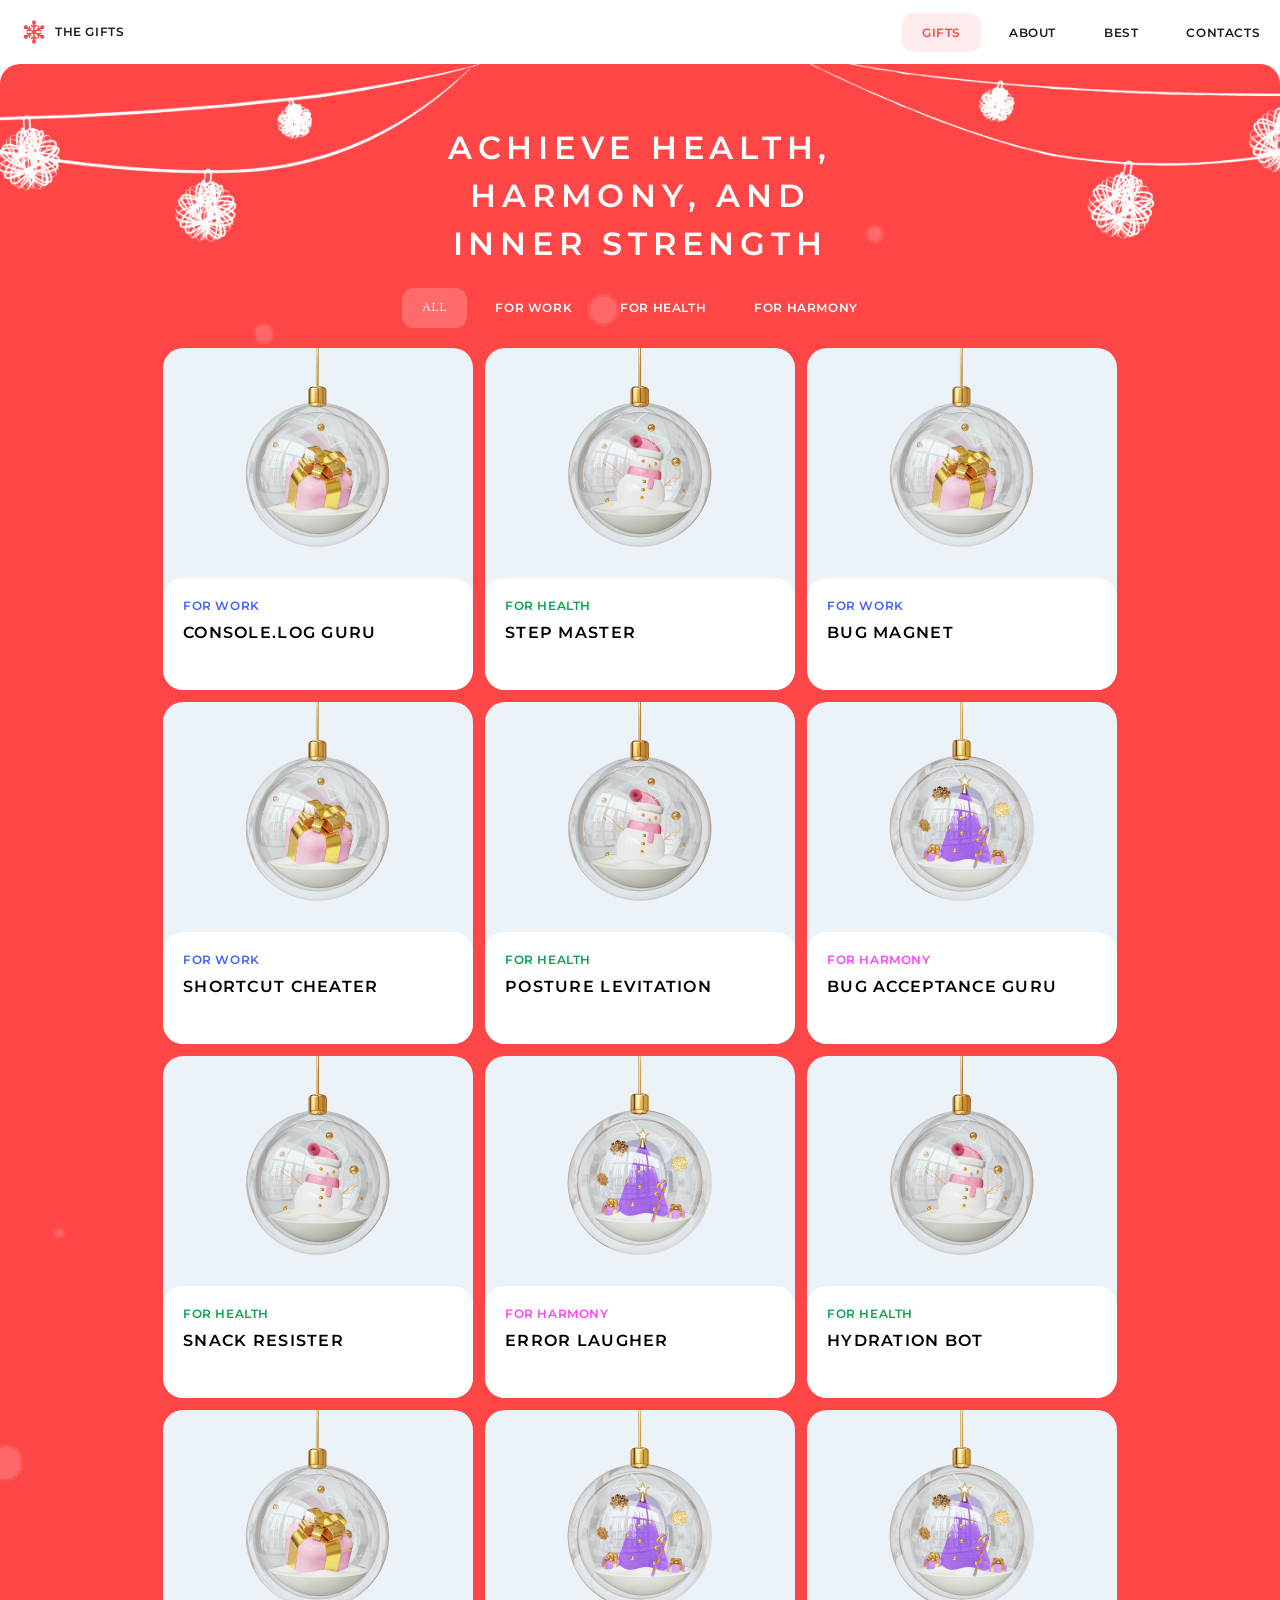
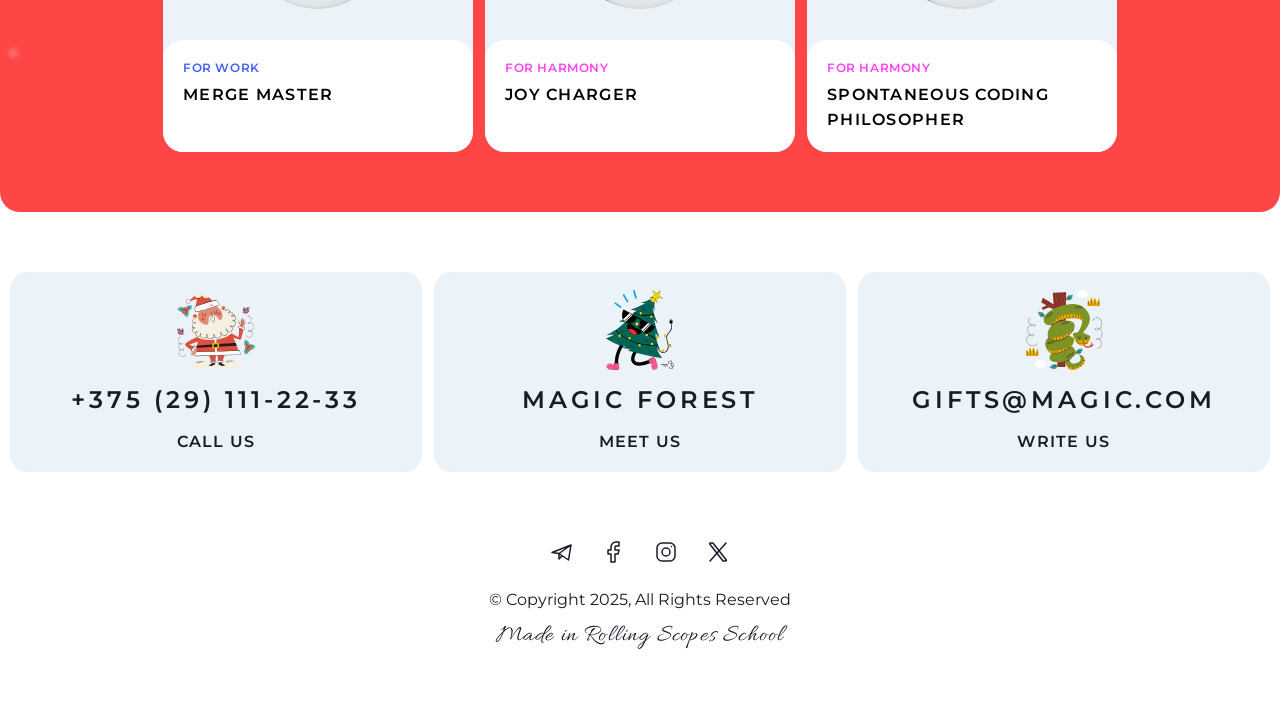
==== christmas-shop/gift.html @ 4b75e0ea "fix: fixed errors in the text" ====
<!DOCTYPE html>
<html lang="en">

<head>
	<meta charset="UTF-8">
	<meta name="viewport" content="width=device-width, initial-scale=1.0">
	<title>Christmas Gifts</title>
	<link rel="stylesheet" href="fonts.css">
	<link rel="stylesheet" href="style.css">
	<link rel="icon" href="./img/snow-icon.svg" type="image/svg+xml">
</head>

<body>
	<!-- header-->
	<header>
		<div class="header-container">
			<a href="./index.html" class="snow-icon">

				<img src="./img/snow-icon.svg" alt="snow-icon">
				<p class="font-action-small">The gifts</p>
			</a>

			<!-- Burger menu -->
			<button class="burger-menu" aria-label="Toggle menu" aria-expanded="false">
				<span class="burger-line top"></span>
				<span class="burger-line bottom"></span>
			</button>
			<!-- end Burger menu -->

			<div class="menu-container">
				<nav>
					<ul class="header-menu">
						<li><span class="font-action-small header-menu-active">gifts</span></li>
						<li><a href="index.html#about" class="font-action-small">about</a></li>
						<li><a href="index.html#best" class="font-action-small">best</a></li>
						<li><a href="index.html#contacts" class="font-action-small">contacts</a></li>
					</ul>
				</nav>
			</div>
		</div>
	</header>

	<main>
		<section class="section section-gift">
			<img class="gift-img" src="./img/bg-garland.png" alt="bg-garland">
			<div class="gift-container">
				<div class="gift-description">
					<h1>Achieve health, harmony, and inner strength</h1>
				</div>

				<div class="gift-filter">
					<span class="gift-filter-item active">all</span>
					<span class="gift-filter-item font-action-small" data-type="For Work">for work</span>
					<span class="gift-filter-item font-action-small" data-type="For Health">for health</span>
					<span class="gift-filter-item font-action-small" data-type="For Harmony">for harmony</span>
				</div>

			</div>


			<div class="best-gift-main">
				<!-- 1 ряд карточек -->
				<div class="gift-card">
					<img src="./img/gift-for-work.png" alt="gift-for-work">
					<div class="gift-text">
						<p class="font-action-small gift-for-work">For work</p>
						<p class="card-text">Console.log Guru</p>
					</div>
				</div>

				<div class="gift-card">
					<img src="./img/gift-for-health.png" alt="gift-for-health">
					<div class="gift-text">
						<p class="font-action-small gift-for-health">For health</p>
						<p class="card-text">step master</p>
					</div>
				</div>

				<div class="gift-card">
					<img src="./img/gift-for-work.png" alt="gift-for-work">
					<div class="gift-text">
						<p class="font-action-small gift-for-work">For work</p>
						<p class="card-text">bug magnet</p>
					</div>
				</div>

				<div class="gift-card">
					<img src="./img/gift-for-work.png" alt="gift-for-work">
					<div class="gift-text">
						<p class="font-action-small gift-for-work">For work</p>
						<p class="card-text">shortcut cheater</p>
					</div>
				</div>

				<!-- 2 ряд карточек -->
				<div class="gift-card">
					<img src="./img/gift-for-health.png" alt="gift-for-health">
					<div class="gift-text">
						<p class="font-action-small gift-for-health">For health</p>
						<p class="card-text">posture levitation</p>
					</div>
				</div>

				<div class="gift-card">
					<img src="./img/gift-for-harmony.png" alt="gift-for-harmony">
					<div class="gift-text">
						<p class="font-action-small gift-for-harmony">For harmony</p>
						<p class="card-text">bug acceptance guru</p>
					</div>
				</div>

				<div class="gift-card">
					<img src="./img/gift-for-health.png" alt="gift-for-health">
					<div class="gift-text">
						<p class="font-action-small gift-for-health">For health</p>
						<p class="card-text">snack resister</p>
					</div>
				</div>

				<div class="gift-card">
					<img src="./img/gift-for-harmony.png" alt="gift-for-harmony">
					<div class="gift-text">
						<p class="font-action-small gift-for-harmony">For harmony</p>
						<p class="card-text">error laugher</p>
					</div>
				</div>

				<!-- 3 ряд карточек -->
				<div class="gift-card">
					<img src="./img/gift-for-health.png" alt="gift-for-health">
					<div class="gift-text">
						<p class="font-action-small gift-for-health">For health</p>
						<p class="card-text">hydration bot</p>
					</div>
				</div>

				<div class="gift-card">
					<img src="./img/gift-for-work.png" alt="gift-for-work">
					<div class="gift-text">
						<p class="font-action-small gift-for-work">For work</p>
						<p class="card-text">merge master</p>
					</div>
				</div>

				<div class="gift-card">
					<img src="./img/gift-for-harmony.png" alt="gift-for-harmony">
					<div class="gift-text">
						<p class="font-action-small gift-for-harmony">For harmony</p>
						<p class="card-text">joy charger</p>
					</div>
				</div>

				<div class="gift-card">
					<img src="./img/gift-for-harmony.png" alt="gift-for-harmony">
					<div class="gift-text">
						<p class="font-action-small gift-for-harmony">For harmony</p>
						<p class="card-text">Spontaneous Coding Philosopher</p>
					</div>
				</div>
			</div>
		</section>
	</main>

	<!-- Section footer -->
	<footer>
		<div class="section section-footer">
			<div class="footer-card-wrap">
				<a href="tel:+375291112233" class="footer-card">
					<img src="./img/santa-claus.svg" alt="santa-claus">
					<h2 class="font-action-large">+375 (29) 111-22-33</h2>
					<h3 class="card-text">Call Us</h3>
				</a>
				<a href="https://maps.app.goo.gl/Z4cP9x7VBHtLLmCY6" target="_blank" class="footer-card">
					<img src="./img/christmas-tree.svg" alt="christmas-tree">
					<h2 class="font-action-large">Magic forest</h2>
					<h3 class="card-text">Meet Us</h3>
				</a>
				<a href="mailto:gifts@magic.com" class="footer-card">
					<img src="./img/Group.svg" alt="group">
					<h2 class="font-action-large">gifts@magic.com</h2>
					<h3 class="card-text">Write Us</h3>
				</a>
			</div>
			<div class="footer-contacts" id="contacts">
				<div class="socials">

					<a id="telegram" href="https://web.telegram.org/" target="_blank">
						<svg width="24" height="24" viewBox="0 0 24 24" fill="none" xmlns="http://www.w3.org/2000/svg">
							<path d="M21 5L2 12.5L9 13.5M21 5L18.5 20L9 13.5M21 5L9 13.5M9 13.5V19L12.2488 15.7229" stroke="#181C29"
								stroke-width="1.5" stroke-linecap="round" stroke-linejoin="round"></path>
						</svg>
					</a>

					<a id="facebook" href="https://www.facebook.com/" target="_blank">
						<svg width="24" height="24" viewBox="0 0 24 24" fill="none" xmlns="http://www.w3.org/2000/svg">
							<path
								d="M17 2H14C12.6739 2 11.4021 2.52678 10.4645 3.46447C9.52678 4.40215 9 5.67392 9 7V10H6V14H9V22H13V14H16L17 10H13V7C13 6.73478 13.1054 6.48043 13.2929 6.29289C13.4804 6.10536 13.7348 6 14 6H17V2Z"
								stroke="#181C29" stroke-width="1.5" stroke-linecap="round" stroke-linejoin="round"></path>
						</svg>
					</a>

					<a id="instagram" href="https://www.instagram.com/" target="_blank">
						<svg width="24" height="24" viewBox="0 0 24 24" fill="none" xmlns="http://www.w3.org/2000/svg">
							<path
								d="M12 16C14.2091 16 16 14.2091 16 12C16 9.79086 14.2091 8 12 8C9.79086 8 8 9.79086 8 12C8 14.2091 9.79086 16 12 16Z"
								stroke="#181C29" stroke-width="1.5" stroke-linecap="round" stroke-linejoin="round"></path>
							<path
								d="M3 16V8C3 5.23858 5.23858 3 8 3H16C18.7614 3 21 5.23858 21 8V16C21 18.7614 18.7614 21 16 21H8C5.23858 21 3 18.7614 3 16Z"
								stroke="#181C29" stroke-width="1.5"></path>
							<path d="M17.5 6.51L17.51 6.49889" stroke="#181C29" stroke-width="1.5" stroke-linecap="round"
								stroke-linejoin="round"></path>
						</svg>
					</a>

					<a id="twitter" href="https://x.com/?lang=ru" target="_blank">
						<svg width="24" height="24" viewBox="0 0 24 24" fill="none" xmlns="http://www.w3.org/2000/svg">
							<path
								d="M16.8198 20.7684L3.75317 3.96836C3.44664 3.57425 3.72749 3 4.22678 3H6.70655C6.8917 3 7.06649 3.08548 7.18016 3.23164L20.2468 20.0316C20.5534 20.4258 20.2725 21 19.7732 21H17.2935C17.1083 21 16.9335 20.9145 16.8198 20.7684Z"
								stroke="#181C29" stroke-width="1.5"></path>
							<path d="M20 3L4 21" stroke="#181C29" stroke-width="1.5" stroke-linecap="round"></path>
						</svg>
					</a>
				</div>
				<p>© Copyright 2025, All Rights Reserved</p>
				<a href="https://rs.school/" target="_blank" rel="noopener noreferrer" class="font-caption footer-caption">Made
					in Rolling Scopes School</a>
			</div>
		</div>
	</footer>
</body>

</html>
---- christmas-shop/fonts.css ----
@import url('https://fonts.googleapis.com/css2?family=Allura&family=Montserrat:ital,wght@0,100..900;1,100..900&family=Open+Sans:ital,wght@0,300..800;1,300..800&family=Work+Sans:ital,wght@0,100..900;1,100..900&display=swap');

h1 {
    font-family: 'Montserrat', sans-serif;
    font-size: 32px;
    font-weight: 600;
    line-height: 1.5;
    letter-spacing: 0.18em;
    text-transform: uppercase;
}

.font-action-large {
    font-family: 'Montserrat', sans-serif;
    font-size: 24px;
    font-weight: 600;
    line-height: 1.52;
    letter-spacing: 0.16em;
    text-transform: uppercase;
}

.card-text {
    font-family: 'Montserrat', sans-serif;
    font-size: 16px;
    font-weight: 600;
    line-height: 1.52;
    letter-spacing: 0.08em;
    text-transform: uppercase;
}

.font-action-small {
    font-family: 'Montserrat', sans-serif;
    font-size: 12px;
    font-weight: 600;
    line-height: 1.3;
    letter-spacing: 0.05em;
    text-transform: uppercase;
}

p {
    font-family: 'Montserrat', sans-serif;
    font-size: 16px;
    font-weight: 400;
    line-height: 1.48;
}

.font-caption {
    font-family: 'Allura', cursive;
    font-size: 24px;
    font-weight: 400;
    line-height: 100%;
    letter-spacing: 0.05em;
}

.slider-text {
    font-family: 'Montserrat', sans-serif;
    font-size: 80px;
    font-weight: 600;
    text-transform: uppercase;
}
---- christmas-shop/style.css ----
@import url('fonts.css');

* {
    margin: 0;
    padding: 0;
    box-sizing: border-box;
}

a {
    text-decoration: none;
    color: inherit;
}

ul {
    list-style-type: none;
}

body {
    max-width: 1440px;
    margin: 0 auto;
    user-select: none;
    overflow-x: hidden;
}
html {
    scroll-behavior: smooth;
}
.container {
    height: 100%;
    display: flex;
    flex-direction: column;
    margin: 0 auto;
}

.section {
    padding: 60px 8px;
    background-color: #ff4646;
    background-image: url('./img/bg-snow.png');
    background-size: cover;
    background-position: center;
}
/* header menu*/
header {
    display: flex;
    height: 64px;
    flex: 0 0 auto;
    background-color: #ffffff;
    justify-content: center;
    align-items: center;
    color: #181c29;
}

.header-container {
    display: flex;
    justify-content: space-between;
    align-items: center;
    width: 100%;
    max-width: 1276px;
    position: relative;
    gap: 12px;
}

.snow-icon {
    display: flex;
    justify-content: center;
    align-items: center;
    padding: 8px 20px;
    gap: 9px;
}

.header-menu {
    display: flex;
    justify-content: space-between;
    width: 376px;
    gap: 8px;
}

.header-menu a,
.header-menu-active {
    padding: 12px 20px;
    border-radius: 12px;
}

.header-menu span {
    cursor: default;
}
/* Hero section */
.hero-section {
    display: flex;
    justify-content: center;
    border-radius: 20px 20px 0 0;
    background-image: url('./img/bg-ball.png'), url('./img/bg-snow.png');
    background-repeat: no-repeat, no-repeat;
}

.hero-container {
    display: flex;
    flex-direction: column;
    align-items: center;
    padding: 60px 0px;
    gap: 12px;
    color: #ffffff;
    text-align: center;
}

.button-explore {
    display: flex;
    text-align: center;
    padding: 20px 32px;
    border-radius: 20px;
    color: #ffffff;
    background-color: #181c29;
}

/* section about */
.about-section {
    display: flex;
    justify-content: center;
    align-items: center;
}

.about-container {
    display: flex;
    max-width: 1276px;
    padding: 0px;
    align-items: center;
    border-radius: 20px;
    background: #fff;
    width: 100%;
    max-height: 528px;
}
.about-description {
    display: flex;
    flex-direction: column;
    justify-content: center;
    align-items: flex-start;
    gap: 20px;
    max-width: 426px;
}
.about-wrap {
    padding: 0 60px;
    width: 50%;
    max-width: 546px; /* 426px + 120px padding */
}

.about-img {
    background: url('./img/santa.png') center no-repeat;
    background-size: cover;
    width: 50%;
    height: 528px;
    border-radius: 20px;
    margin-left: auto;
}

.about-caption {
    color: #ff4646;
}

/* section slider */
.slider-section {
    display: flex;
    justify-content: center;
    color: #ffffff;
    max-width: 1440px;
    overflow: hidden;
    min-height: fit-content;
    /* padding-left: 10px; */
}

.slider-container {
    display: flex;
    flex-direction: column;
    gap: 20px;
    justify-content: flex-start;
    max-width: 1276px;
    width: 100%;
}

.slider-description {
    display: flex;
    flex-direction: column;
    align-items: center;
    justify-content: flex-start;
    align-self: center;
    gap: 12px;
}

.slider-row {
    display: flex;
    align-items: center;
    justify-content: flex-start;
    gap: 20px;
    transition: transform 0.5s ease-in-out;
    align-self: flex-start;
    width: 100%;
}

.slider-img {
    height: 200px;
    width: 200px;
    border-radius: 20px;
}

.slider-buttons-container {
    display: flex;
    align-items: center;
    gap: 20px;
    justify-content: flex-end;
}

.slider-button {
    background: transparent;
    border: none;
    cursor: pointer;
    padding: 0;
    transition: all 0.3s ease;
}

.slider-button:disabled {
    opacity: 0.5;
    cursor: default;
}
.slider-button:not(:disabled):hover svg path {
    stroke: #ff4646;
    stroke-opacity: 1;
}

.slider-button:not(:disabled):hover svg rect {
    fill: #b6b1b1;
    stroke-opacity: 1;
}

/* section gift */

.section-best-gift {
    display: flex;
    flex-direction: column;
    align-items: center;
    padding: 56px 0px 60px 0px;
}

.best-gift-container {
    display: flex;
    flex-direction: column;
    align-items: center;
    gap: 20px;
    max-width: 1276px;
}

.best-gift-description {
    display: flex;
    flex-direction: column;
    align-items: center;
    color: #ffffff;
    gap: 12px;
}

.best-gift-main {
    display: flex;
    flex-wrap: wrap;
    justify-content: center;
    gap: 12px;
}

.best-gift-card,
.gift-card {
    display: flex;
    flex-direction: column;
    border-radius: 20px;
    overflow: hidden;
    flex: 0 0 auto;
    background-color: #ecf3f8;
    max-width: 310px;
    height: 342px;
}

.best-gift-card img {
    width: 310px;
    height: 230px;
}

.gift-text {
    display: flex;
    flex-direction: column;
    background-color: #ffffff;
    padding: 20px;
    gap: 8px;
    align-items: flex-start;
    height: 112px;
    border-radius: 20px;
}

.gift-for-work {
    color: #4361ff;
}

.gift-for-health {
    color: #06a44f;
}

.gift-for-harmony {
    color: #ff43f7;
}

/* section CTA */
.section-cta {
    display: flex;
    justify-content: center;
    align-items: center;
    background-image: url('./img/bg-forest.png'), url('./img/bg-snow.png');
    border-bottom-left-radius: 20px;
    border-bottom-right-radius: 20px;
}

.cta-container {
    display: flex;
    justify-content: center;
    align-items: center;
    padding: 60px 0px;
    gap: 20px;
    color: #ffffff;
    width: 100%;
    max-width: 1276px;
}

.cta-description {
    display: flex;
    max-width: 426px;
    padding: 60px 0;
    flex-direction: column;
    gap: 20px;
    align-items: center;
    text-align: center;
    width: 100%;
}

.cta-section-wrap {
    display: flex;
    text-align: center;
    color: #ffffff;
    flex-direction: column;
    gap: 5px;
}

.cta-timer {
    display: flex;
    justify-content: center;
    align-items: center;
    padding: 12px;
    border-radius: 20px;
    background-color: rgba(255, 255, 255, 0.4);
}

.timer-item {
    display: flex;
    width: 80px;
    flex-direction: column;
    align-items: center;
    position: relative;
}

/* section footer */

footer {
    color: #181c29;
    display: flex;
    justify-content: center;
    align-items: center;
}

.section-footer {
    display: flex;
    flex-direction: column;
    align-items: center;
    gap: 60px;
    max-width: 1276px;
    width: 100%;
    background-color: #ffffff;
    padding-inline: 0;
}

.footer-card-wrap {
    display: flex;
    justify-content: center;
    gap: 12px;
    width: 100%;
}

.footer-card {
    display: flex;
    flex-direction: column;
    align-items: center;
    gap: 12px;
    padding: 18px;
    background-color: #ecf3f8;
    border-radius: 18px;
    width: 100%;
    text-align: center;
}

.footer-card-wrap img {
    width: 80px;
    height: 80px;
}

.footer-contacts {
    display: flex;
    flex-direction: column;
    gap: 12px;
}

.socials {
    display: flex;
    justify-content: center;
    align-items: center;
    gap: 12px;
    cursor: pointer;
}

.socials svg {
    margin: 8px;
}

.footer-contacts a {
    text-align: center;
}

/* Hover */
.header-menu a:hover {
    color: #ff4646;
    background-color: #ff46461a;
    transition: all 0.3s ease;
}

.header-menu-active {
    color: #ff4646;
    background-color: #ff46461a;
    pointer-events: none;
}

.button-explore:hover {
    background-color: #ffffff;
    color: #181c29;
    transition: all 0.3s ease;
}

.slider-button:not(:disabled):hover svg path {
    stroke: #ff4646;
    stroke-opacity: 1;
    transition: stroke 0.3s ease;
}

.slider-button:not(:disabled):hover svg rect {
    fill: #ffffff;
    stroke-opacity: 1;
    transition: stroke 0.3s ease;
}

.footer-card:hover,
.footer-contacts a:hover {
    color: #ff4646;
    transition: all 0.3s ease;
}

.socials svg:hover path {
    stroke: #ff4646;
    transition: stroke 0.3s ease;
    cursor: pointer;
}



.gift-card:hover,
.best-gift-card:hover {
    color: #ff4646;
    transition: all 0.3s ease;
    cursor: pointer;
}

/* gift */
.section-gift {
    display: flex;
    flex-direction: column;
    align-items: center;
    padding: 60px 8px;
    gap: 20px;
    background-color: #ff4646;
    border-radius: 20px;
    position: relative;
    /* min-height: 100vh; */
}

.gift-img {
    position: absolute;
    max-width: 1440px;
    width: 100%;
    top: 0px;
}

.gift-container {
    display: flex;
    flex-direction: column;
    align-items: center;
    gap: 20px;
    color: #ffffff;
    width: 100%;
    max-width: 1276px;
    /* flex: 1;  */
}

.gift-description {
    max-width: 426px;
    text-align: center;
}

.gift-filter {
    display: flex;
    gap: 8px;
}

.gift-filter-item {
    font-size: 12px;
    line-height: 15.6px;
    letter-spacing: 0.6px;
    cursor: pointer;
    color: #fff;
    text-transform: uppercase;
    padding: 12px 20px;
    border-radius: 12px;
    transition: background-color 0.2s ease;
}

.gift-filter-item.active {
    background-color: rgba(255, 255, 255, 0.2);
    cursor: default;
}

.gift-filter-item:hover {
    background-color: rgba(255, 255, 255, 0.2);
    border-radius: 12px;
}



/* burger menu */

.burger-menu {
    width: 40px;
    height: 40px;
    display: none;
    cursor: pointer;
    position: relative;
    margin-right: 10px;
    border: none;
    background: transparent;
    z-index: 101;
}

.burger-line {
    position: absolute;
    left: 13px;
    width: 20px;
    height: 2px;
    background-color: #181c29;
    transition: all 0.3s ease;
}

.burger-line.top {
    top: 15px;
}
.burger-line.bottom {
    top: 23px;
}

.burger-menu.active .burger-line.top {
    transform: rotate(45deg);
    top: 50%;
    margin-top: -1px;
}

.burger-menu.active .burger-line.bottom {
    transform: rotate(-45deg);
    top: 50%;
    margin-top: -1px;
}

@media (max-width: 1300px) {
    .section-footer {
        /* padding-left: 8px;
        padding-right: 8px; */
        padding: 60px 8px;
    }
}
@media (max-width: 1060px) {
    .footer-card-wrap {
        flex-direction: column;
        gap: 15px;
    }
}

@media (max-width: 768px) {
    .burger-menu {
        display: block !important;
    }

    .menu-container {
        display: none;
        position: fixed;
        top: 0;
        left: -100%;
        width: 100%;
        height: 100vh;
        background-color: #ffffff;
        z-index: 99;
        transition: left 0.3s ease;
    }
    .snow-icon {
        padding: 0 28px;
    }
}

@media (max-width: 580px) {
    .about-container {
        display: flex;
        flex-direction: column;
        padding-top: 0;
        max-height: none;
    }
    .about-img {
        width: 100%;
    }
    .about-wrap {
        padding: 60px 20px;
        width: 100%;
    }
.gift-filter-item {
    line-height: 13px;
       padding: 14px 4px;    
}

}


/* Отключение hover на мобильных устройствах */
@media (hover: hover) {
    .header-menu a:hover {
        color: #ff4646;
        background-color: #ff46461a;
        transition: all 0.3s ease;
    }

    .button-explore:hover {
        background-color: #ffffff;
        color: #181c29;
        transition: all 0.3s ease;
    }

    .slider-button:not(:disabled):hover svg path {
        stroke: #ff4646;
        stroke-opacity: 1;
        transition: stroke 0.3s ease;
    }

    .slider-button:not(:disabled):hover svg rect {
        fill: #ffffff;
        stroke-opacity: 1;
        transition: stroke 0.3s ease;
    }

    .footer-card:hover,
    .footer-contacts a:hover {
        color: #ff4646;
        transition: all 0.3s ease;
    }

    .socials svg:hover path {
        stroke: #ff4646;
        transition: stroke 0.3s ease;
    }

    .gift-card:hover,
    .best-gift-card:hover {
        color: #ff4646;
        transition: all 0.3s ease;
        cursor: pointer;
    }

    .gift-filter-item:hover {
        background-color: rgba(255, 255, 255, 0.2);
        border-radius: 12px;
    }
}
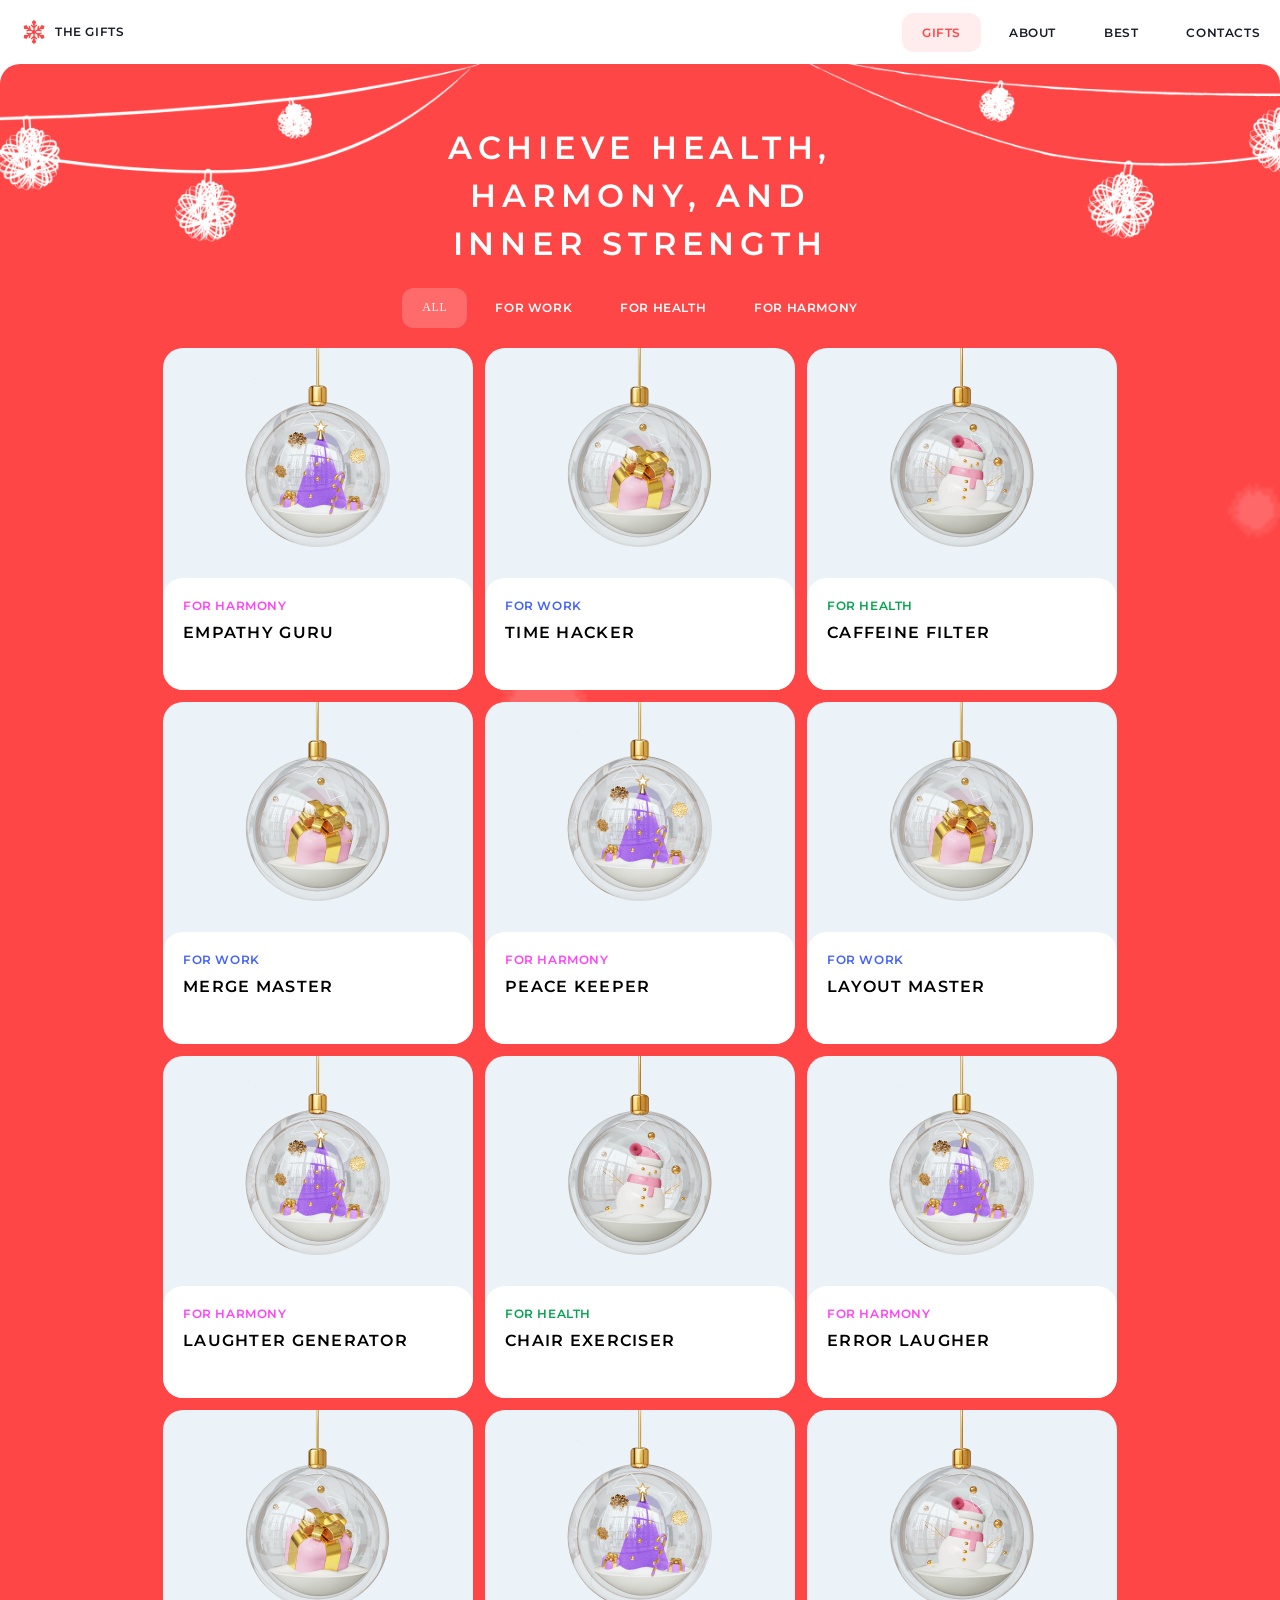
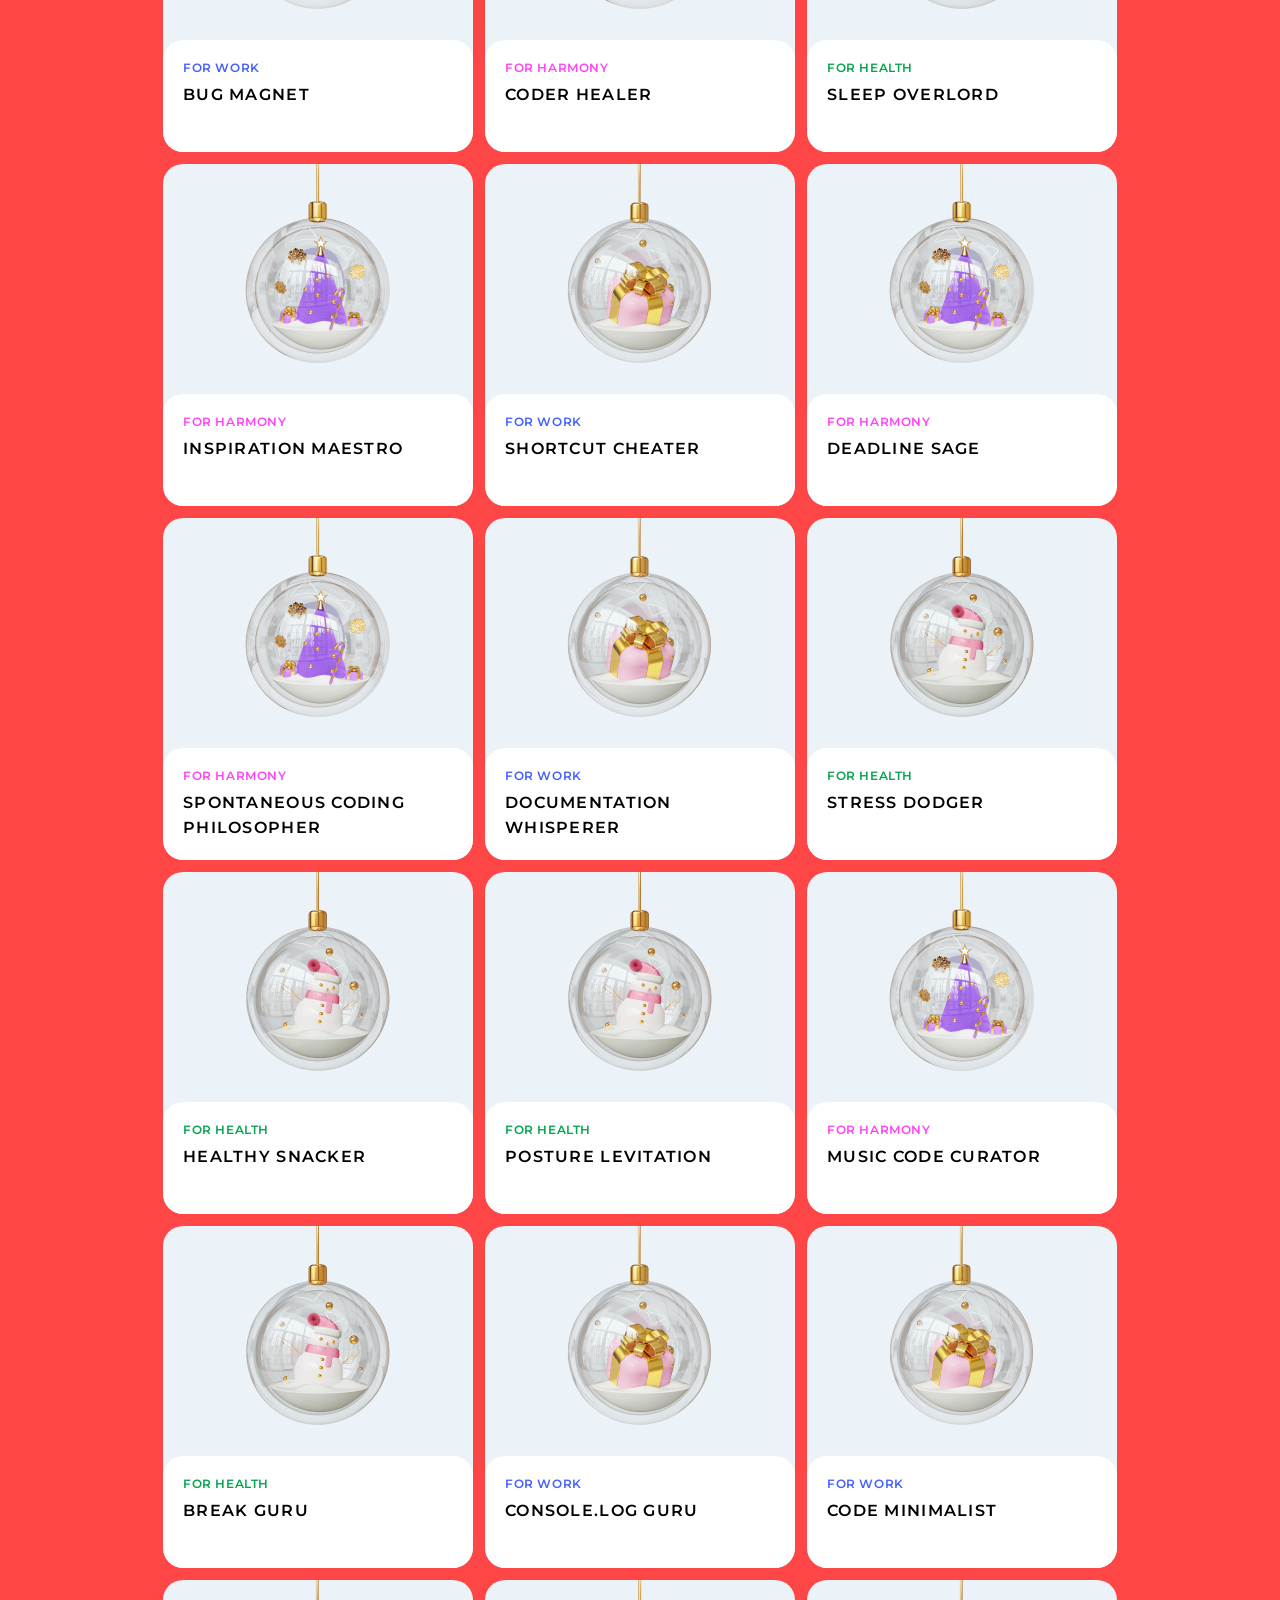
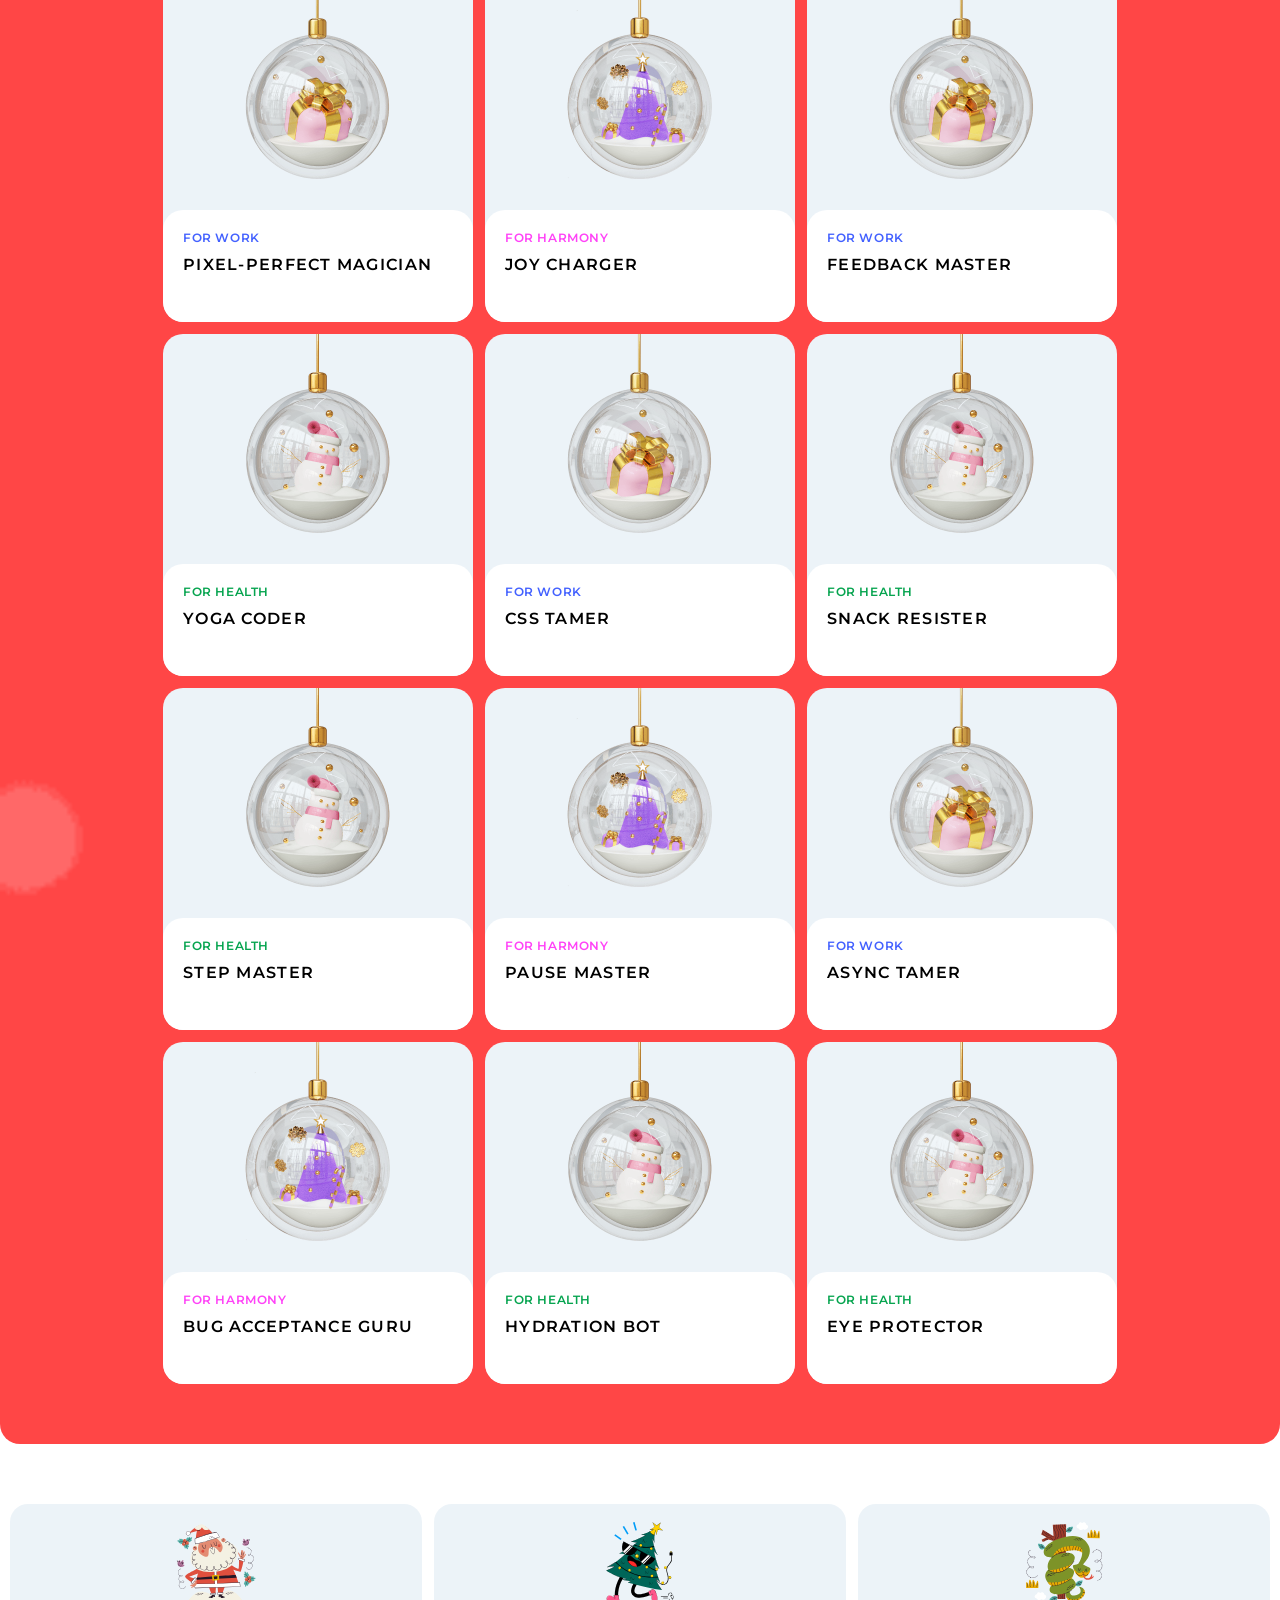
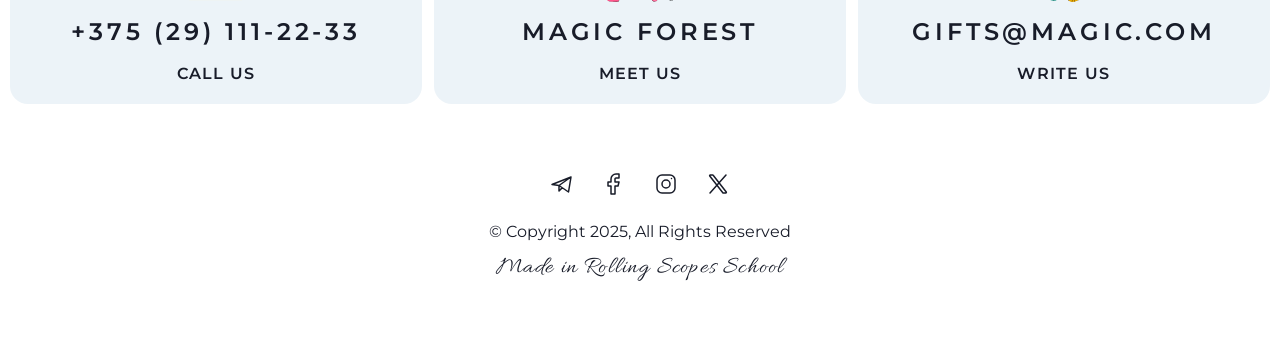
==== commit 88f049ad: "feat: Implementation of the Modal for selected gift on both pages" ====
--- a/christmas-shop/gift.html
+++ b/christmas-shop/gift.html
@@ -7,6 +7,7 @@
 	<title>Christmas Gifts</title>
 	<link rel="stylesheet" href="fonts.css">
 	<link rel="stylesheet" href="style.css">
+	<link rel="stylesheet" href="modal.css">
 	<link rel="icon" href="./img/snow-icon.svg" type="image/svg+xml">
 </head>
 
@@ -28,12 +29,13 @@
 			<!-- end Burger menu -->
 
 			<div class="menu-container">
+				
 				<nav>
 					<ul class="header-menu">
-						<li><span class="font-action-small header-menu-active">gifts</span></li>
+						<li><span id="span" class="font-action-small header-menu-active">gifts</span></li>
 						<li><a href="index.html#about" class="font-action-small">about</a></li>
 						<li><a href="index.html#best" class="font-action-small">best</a></li>
-						<li><a href="index.html#contacts" class="font-action-small">contacts</a></li>
+						<li><a href="#contacts" class="font-action-small">contacts</a></li>
 					</ul>
 				</nav>
 			</div>
@@ -58,7 +60,7 @@
 			</div>
 
 
-			<div class="best-gift-main">
+			<div class="best-gift-main" id="gifts-cards">
 				<!-- 1 ряд карточек -->
 				<div class="gift-card">
 					<img src="./img/gift-for-work.png" alt="gift-for-work">
@@ -227,6 +229,82 @@
 			</div>
 		</div>
 	</footer>
+<!-- Modal windows -->
+
+
+	<!-- Scroll to top button -->
+	<button class="scroll-to-top hidden-btn" aria-label="Scroll to top">
+		<svg width="24" height="24" viewBox="0 0 24 24" fill="none" xmlns="http://www.w3.org/2000/svg">
+			<path d="M12 19V5M12 5L5 12M12 5L19 12" stroke="currentColor" stroke-width="2" stroke-linecap="round" stroke-linejoin="round"/>
+		</svg>
+	</button>
+
+<!-- Модальное окно -->
+	<div class="modal-window" id="modal">
+		<div class="modal-wrap">
+			<div class="gifts-img-gift" id="cur-img"></div>
+			<div class="modal-description">
+				<div class="modal-top">
+					<h4 class="modal-header" id="category">category</h4>
+					<h3 class="card-text" id="name">Console.log Guru</h3>
+					<p class="text" id="description">Uses console.log like a crystal ball to find any issue.</p>
+				</div>
+
+
+				<div class="modal-bottom">
+					<h4 class="modal-header">
+						Adds superpowers to:
+					</h4>
+					<div class="rating">
+
+						<div class="power">
+							<p>Live</p>
+							<p class="s500" id="power1">+</p>
+							<div class="snowflakes" id="snowflakes1">
+								<img src="./img/snow-icon.svg">
+							</div>
+						</div>
+
+						<div class="power">
+							<p>Create</p>
+							<p class="s500" id="power2">+</p>
+							<div class="snowflakes" id="snowflakes2">
+								<img src="./img/snow-icon.svg">
+							</div>
+						</div>
+
+						<div class="power">
+							<p>Love</p>
+							<p class="s500" id="power3">+</p>
+							<div class="snowflakes" id="snowflakes3">
+								<img src="./img/snow-icon.svg">
+							</div>
+						</div>
+
+						<div class="power">
+							<p>Dream</p>
+							<p class="s500" id="power4">+</p>
+							<div class="snowflakes" id="snowflakes4">
+								<img src="./img/snow-icon.svg">
+							</div>
+						</div>
+
+					</div>
+				</div>
+			</div>
+
+		</div>
+		<svg id="close-btn" xmlns="http://www.w3.org/2000/svg" width="40" height="40" viewBox="0 0 40 40" fill="none">
+			<path d="M30 10L10 30" stroke="#181C29" stroke-width="2" stroke-linecap="round" stroke-linejoin="round" />
+			<path d="M10 10L30 30" stroke="#181C29" stroke-width="2" stroke-linecap="round" stroke-linejoin="round" />
+		</svg>
+	</div>
+
+	<div class="overlay" id="overlay"></div>
+<!-- Script -->
+	<script src="JS/burger.js"></script>
+	<script src="JS/modal-gifts.js"></script>
+	<script src="JS/scroll-to-top.js"></script>
 </body>
 
 </html>
--- a/christmas-shop/style.css
+++ b/christmas-shop/style.css
@@ -21,9 +21,11 @@
     user-select: none;
     overflow-x: hidden;
 }
+
 html {
     scroll-behavior: smooth;
 }
+
 .container {
     height: 100%;
     display: flex;
@@ -38,6 +40,7 @@
     background-size: cover;
     background-position: center;
 }
+
 /* header menu*/
 header {
     display: flex;
@@ -82,6 +85,7 @@
 
 .header-menu span {
     cursor: default;
+    pointer-events: auto;
 }
 /* Hero section */
 .hero-section {
@@ -219,10 +223,6 @@
     opacity: 0.5;
     cursor: default;
 }
-.slider-button:not(:disabled):hover svg path {
-    stroke: #ff4646;
-    stroke-opacity: 1;
-}
 
 .slider-button:not(:disabled):hover svg rect {
     fill: #b6b1b1;
@@ -357,6 +357,20 @@
     align-items: center;
     position: relative;
 }
+/* сепаратор */
+.timer-item::after {
+    content: '';
+    width: 1px;
+    height: 20px;
+    background: rgba(255, 255, 255, 0.4);
+    position: absolute;
+    right: 0;
+    top: 23px;
+    transform: translateY(-50%);
+}
+.timer-item:last-child::after {
+    display: none;
+}
 
 /* section footer */
 
@@ -425,55 +439,10 @@
 }
 
 /* Hover */
-.header-menu a:hover {
-    color: #ff4646;
-    background-color: #ff46461a;
-    transition: all 0.3s ease;
-}
-
 .header-menu-active {
     color: #ff4646;
     background-color: #ff46461a;
-    pointer-events: none;
-}
-
-.button-explore:hover {
-    background-color: #ffffff;
-    color: #181c29;
-    transition: all 0.3s ease;
-}
-
-.slider-button:not(:disabled):hover svg path {
-    stroke: #ff4646;
-    stroke-opacity: 1;
-    transition: stroke 0.3s ease;
-}
-
-.slider-button:not(:disabled):hover svg rect {
-    fill: #ffffff;
-    stroke-opacity: 1;
-    transition: stroke 0.3s ease;
-}
-
-.footer-card:hover,
-.footer-contacts a:hover {
-    color: #ff4646;
-    transition: all 0.3s ease;
-}
-
-.socials svg:hover path {
-    stroke: #ff4646;
-    transition: stroke 0.3s ease;
-    cursor: pointer;
-}
-
-
-
-.gift-card:hover,
-.best-gift-card:hover {
-    color: #ff4646;
-    transition: all 0.3s ease;
-    cursor: pointer;
+    /* pointer-events: none; */
 }
 
 /* gift */
@@ -539,9 +508,11 @@
     border-radius: 12px;
 }
 
-
-
 /* burger menu */
+
+body.menu-open {
+    overflow: hidden;
+}
 
 .burger-menu {
     width: 40px;
@@ -552,7 +523,7 @@
     margin-right: 10px;
     border: none;
     background: transparent;
-    z-index: 101;
+    z-index: 1000;
 }
 
 .burger-line {
@@ -583,10 +554,41 @@
     margin-top: -1px;
 }
 
+/* Scroll-to-Top button */
+.scroll-to-top {
+    display: flex;
+    align-items: center;
+    justify-content: center;
+    z-index: 20;
+    bottom: 7px;
+    right: 7px;
+    position: fixed;
+    width: 56px;
+    height: 56px;
+    border: 1px solid #ff4646;
+    border-radius: 50%;
+    background-color: #ffffff;
+    cursor: pointer;
+    transition: 0s linear;
+    opacity: 1;
+}
+
+.scroll-to-top.hidden-btn {
+    opacity: 0;
+    pointer-events: none;
+}
+
+.scroll-to-top svg path {
+    stroke: #ff4646;
+}
+
+.hidden-btn {
+    display: none;
+}
+/* end Scroll-to-Top button */
+
 @media (max-width: 1300px) {
     .section-footer {
-        /* padding-left: 8px;
-        padding-right: 8px; */
         padding: 60px 8px;
     }
 }
@@ -597,24 +599,125 @@
     }
 }
 
+@media (min-width: 769px) {
+    .scroll-to-top {
+        display: none !important;
+    }
+}
+
 @media (max-width: 768px) {
     .burger-menu {
         display: block !important;
     }
-
+    
     .menu-container {
-        display: none;
+        display: flex;
         position: fixed;
-        top: 0;
-        left: -100%;
+        top: 64px;
+        left: auto;
+        right: -100%;
         width: 100%;
-        height: 100vh;
+        height: calc(100vh - 64px);
         background-color: #ffffff;
         z-index: 99;
-        transition: left 0.3s ease;
-    }
+        transition: right 0.3s ease;
+        justify-content: center;
+        align-items: center;
+        flex-direction: column;
+        /* padding-top: 270px; */
+
+        font-family: 'Montserrat', sans-serif;
+        font-size: 24px;
+        font-weight: 600;
+        line-height: 1.52;
+        letter-spacing: 0.16em;
+        text-transform: uppercase;
+    }
+
+    .menu-container.active {
+        right: 0;
+    }
+
+    .mobile-menu-header {
+        position: absolute;
+        top: 0;
+        left: 0;
+        right: 0;
+        display: flex;
+        justify-content: space-between;
+        align-items: center;
+        /* padding: 0 28px; */
+        /* height: 64px; */
+    }
+
+    .menu-close {
+        width: 40px;
+        height: 40px;
+        border: none;
+        background: transparent;
+        cursor: pointer;
+        position: absolute;
+        top: 20px;
+        right: 20px;
+        z-index: 1001;
+    }
+
+    .menu-close .close-line {
+        position: absolute;
+        left: 13px;
+        width: 20px;
+        height: 2px;
+        background-color: #181c29;
+        transition: all 0.3s ease;
+    }
+
+    .menu-close .close-line:first-child {
+        top: 19px;
+        transform: rotate(45deg);
+    }
+
+    .menu-close .close-line:last-child {
+        top: 19px;
+        transform: rotate(-45deg);
+    }
+    .header-menu {
+        flex-direction: column;
+        align-items: center;
+        gap: 32px;
+    }
+
+    .header-menu a {
+        font-size: 24px;
+        font-weight: 600;
+        line-height: 1.52;
+        letter-spacing: 0.16em;
+        transition: all 0.3s ease;
+        /* padding-left: 1px; */
+    }
+
+    .header-menu a:hover {
+        color: #ff4646;
+        background-color: transparent;
+    }
+
+    .header-menu .header-menu-active {
+        color: #181c29;
+        background-color: transparent;
+        pointer-events: none;
+        font-family: 'Montserrat', sans-serif;
+        font-size: 24px;
+        font-weight: 600;
+        line-height: 1.52;
+        letter-spacing: 0.16em;
+        text-transform: uppercase;
+    }
+
     .snow-icon {
         padding: 0 28px;
+    }
+
+    .header-menu-container {
+        display: none;
     }
 }
 
@@ -632,13 +735,23 @@
         padding: 60px 20px;
         width: 100%;
     }
-.gift-filter-item {
-    line-height: 13px;
-       padding: 14px 4px;    
-}
-
-}
-
+    .gift-filter-item {
+        line-height: 13px;
+        padding: 14px 4px;
+    }
+}
+
+@media (max-width: 380px) {
+    .menu-container {
+        /* padding-top: 50px; */
+    }
+
+    .burger-menu-list li a {
+        transition: all 0.3s ease;
+        /* padding: 20px; */
+        display: inline-block;
+    }
+}
 
 /* Отключение hover на мобильных устройствах */
 @media (hover: hover) {
@@ -675,6 +788,7 @@
     .socials svg:hover path {
         stroke: #ff4646;
         transition: stroke 0.3s ease;
+        cursor: pointer;
     }
 
     .gift-card:hover,
@@ -688,4 +802,4 @@
         background-color: rgba(255, 255, 255, 0.2);
         border-radius: 12px;
     }
-}+}
--- a/christmas-shop/modal.css
+++ b/christmas-shop/modal.css
@@ -0,0 +1,173 @@
+.overlay {
+    position: fixed;
+    top: 0;
+    left: 0;
+    width: 100%;
+    height: 100%;
+    background: rgba(0, 0, 0, 0.5);
+    opacity: 0;
+    visibility: hidden;
+    transition: opacity 0.3s ease;
+    z-index: 998;
+}
+
+.overlay.show {
+    opacity: 1;
+    visibility: visible;
+}
+
+body.no-scroll {
+    overflow: hidden;
+}
+
+.modal-window {
+    position: fixed;
+    max-width: 400px;
+    width: 100%;
+
+    top: 50%;
+    left: 50%;
+    border-radius: 20px;
+    background: #ecf3f8;
+    display: flex;
+    flex-direction: column;
+    /* Убираем за пределы экрана */
+    transform: translate(-50%, -50%) translateX(300%);
+
+    transition: transform 0.3s ease;
+    z-index: 999;
+}
+
+.modal-window.show {
+    transform: translate(-50%, -50%) translateX(0);
+    opacity: 1;
+    visibility: visible;
+}
+
+.modal-wrap {
+    display: flex;
+    flex-direction: column;
+    width: 100%;
+}
+
+.gifts-img-gift {
+    background: url('./img/gift-for-work.png') center no-repeat;
+    background-size: cover;
+    width: 100%;
+    height: 230px;
+}
+
+.modal-description {
+    display: flex;
+    padding: 20px;
+    flex-direction: column;
+    gap: 20px;
+    width: 100%;
+
+    border-radius: 20px;
+    background: #fff;
+}
+.modal-top {
+    display: flex;
+    padding: 0;
+    flex-direction: column;
+    align-items: flex-start;
+    gap: 8px;
+    align-self: stretch;
+}
+
+.card-text {
+    align-self: stretch;
+    font-family: 'Montserrat', sans-serif;
+    font-size: 16px;
+    font-weight: 600;
+    line-height: 1.52;
+    letter-spacing: 0.08em;
+    text-transform: uppercase;
+}
+
+.text {
+    font-family: 'Montserrat', sans-serif;
+    font-size: 16px;
+    font-weight: 400;
+    line-height: 1.48;
+}
+
+.modal-bottom {
+    display: flex;
+    padding: 0;
+    flex-direction: column;
+    align-items: flex-start;
+    gap: 8px;
+    align-self: stretch;
+}
+
+.rating {
+    display: flex;
+    padding: 0;
+    flex-direction: column;
+    gap: 0;
+    align-items: flex-start;
+    justify-content: flex-end;
+    width: 100%;
+}
+
+.power {
+    display: grid;
+    width: 100%;
+    grid-template-columns: 1fr auto auto;
+    align-items: center;
+    column-gap: 8px;
+}
+
+.s500 {
+    padding-top: 0px;
+    padding-right: 5px;
+}
+
+.snowflakes {
+    display: flex;
+    padding: 0;
+    gap: 8px;
+}
+
+.snowflakes img {
+    width: 16px;
+    height: 16px;
+}
+
+#close-btn {
+    position: absolute;
+    right: 12px;
+    top: 12px;
+    width: 40px;
+    height: 40px;
+}
+
+.gifts-img-home {
+    display: flex;
+    width: 310px;
+    padding: 0;
+    flex-direction: column;
+    justify-content: center;
+    align-items: center;
+    gap: 0;
+    flex-shrink: 0;
+    background: url('./img/gift-for-work.png') center no-repeat;
+    background-size: cover;
+    width: 100%;
+    height: 230px;
+}
+
+.modal-header {
+    color: #000;
+    text-align: center;
+    font-family: Montserrat;
+    font-size: 12px;
+    font-style: normal;
+    font-weight: 600;
+    line-height: 130%;
+    letter-spacing: 0.6px;
+    text-transform: uppercase;
+    margin: 0;
+}
